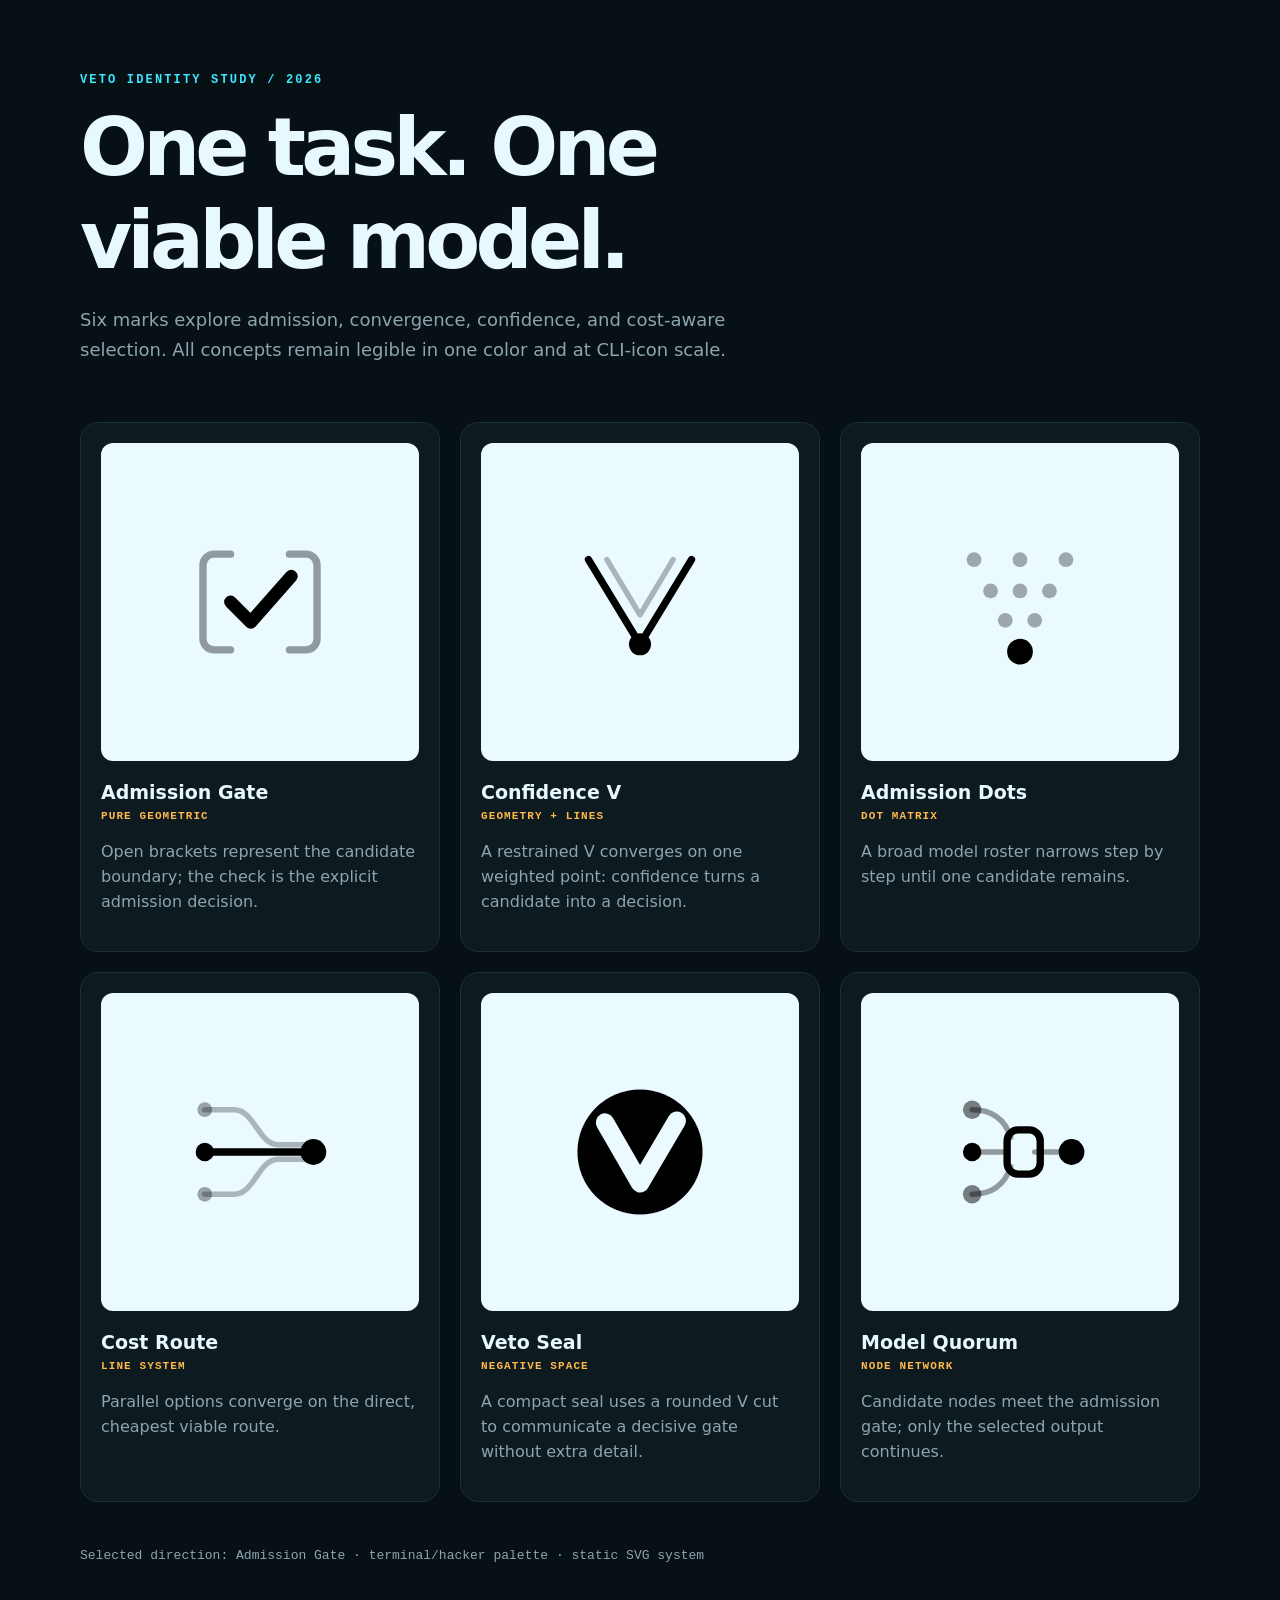
==== site/brand/index.html @ 82a664a8 "docs: add Veto identity and project site" ====
<!doctype html>
<html lang="en">
<head>
  <meta charset="utf-8">
  <meta name="viewport" content="width=device-width, initial-scale=1">
  <meta name="robots" content="noindex">
  <link rel="icon" href="../assets/logo.svg" type="image/svg+xml">
  <title>Veto — logo design exploration</title>
  <style>
    :root { color-scheme: dark; --bg: #071014; --panel: #0d1a20; --ink: #e7f8ff; --muted: #8ca5af; --cyan: #3de7ff; --amber: #ffb84a; }
    * { box-sizing: border-box; }
    body { margin: 0; background: var(--bg); color: var(--ink); font-family: Inter, ui-sans-serif, system-ui, sans-serif; }
    main { width: min(1120px, calc(100% - 40px)); margin: 0 auto; padding: 72px 0 96px; }
    header { max-width: 720px; margin-bottom: 56px; }
    .eyebrow { color: var(--cyan); font: 700 12px/1.4 ui-monospace, monospace; letter-spacing: .18em; text-transform: uppercase; }
    h1 { margin: 12px 0; font-size: clamp(42px, 8vw, 80px); letter-spacing: -.06em; }
    header p { color: var(--muted); font-size: 18px; line-height: 1.7; }
    .grid { display: grid; grid-template-columns: repeat(3, 1fr); gap: 20px; }
    article { padding: 20px; border: 1px solid #193039; border-radius: 18px; background: var(--panel); transition: transform .2s, border-color .2s; }
    article:hover { transform: translateY(-4px); border-color: var(--cyan); }
    .canvas { display: grid; place-items: center; aspect-ratio: 1; margin-bottom: 20px; border-radius: 12px; color: #071014; background: #eafaff; }
    .canvas img { width: 58%; height: 58%; }
    h2 { margin: 0 0 6px; font-size: 19px; }
    .type { color: var(--amber); font: 600 11px/1.4 ui-monospace, monospace; letter-spacing: .1em; text-transform: uppercase; }
    article p { color: var(--muted); line-height: 1.55; }
    footer { margin-top: 44px; color: var(--muted); font: 13px/1.6 ui-monospace, monospace; }
    @media (max-width: 820px) { .grid { grid-template-columns: repeat(2, 1fr); } }
    @media (max-width: 540px) { .grid { grid-template-columns: 1fr; } }
  </style>
</head>
<body>
  <main>
    <header>
      <div class="eyebrow">Veto identity study / 2026</div>
      <h1>One task. One viable model.</h1>
      <p>Six marks explore admission, convergence, confidence, and cost-aware selection. All concepts remain legible in one color and at CLI-icon scale.</p>
    </header>
    <section class="grid" aria-label="Logo concepts">
      <article><div class="canvas"><img src="concepts/01-admission-gate.svg" alt="Admission Gate logo"></div><h2>Admission Gate</h2><div class="type">Pure geometric</div><p>Open brackets represent the candidate boundary; the check is the explicit admission decision.</p></article>
      <article><div class="canvas"><img src="concepts/02-confidence-v.svg" alt="Confidence V logo"></div><h2>Confidence V</h2><div class="type">Geometry + lines</div><p>A restrained V converges on one weighted point: confidence turns a candidate into a decision.</p></article>
      <article><div class="canvas"><img src="concepts/03-admission-dots.svg" alt="Admission Dots logo"></div><h2>Admission Dots</h2><div class="type">Dot matrix</div><p>A broad model roster narrows step by step until one candidate remains.</p></article>
      <article><div class="canvas"><img src="concepts/04-cost-route.svg" alt="Cost Route logo"></div><h2>Cost Route</h2><div class="type">Line system</div><p>Parallel options converge on the direct, cheapest viable route.</p></article>
      <article><div class="canvas"><img src="concepts/05-veto-seal.svg" alt="Veto Seal logo"></div><h2>Veto Seal</h2><div class="type">Negative space</div><p>A compact seal uses a rounded V cut to communicate a decisive gate without extra detail.</p></article>
      <article><div class="canvas"><img src="concepts/06-model-quorum.svg" alt="Model Quorum logo"></div><h2>Model Quorum</h2><div class="type">Node network</div><p>Candidate nodes meet the admission gate; only the selected output continues.</p></article>
    </section>
    <footer>Selected direction: Admission Gate · terminal/hacker palette · static SVG system</footer>
  </main>
</body>
</html>
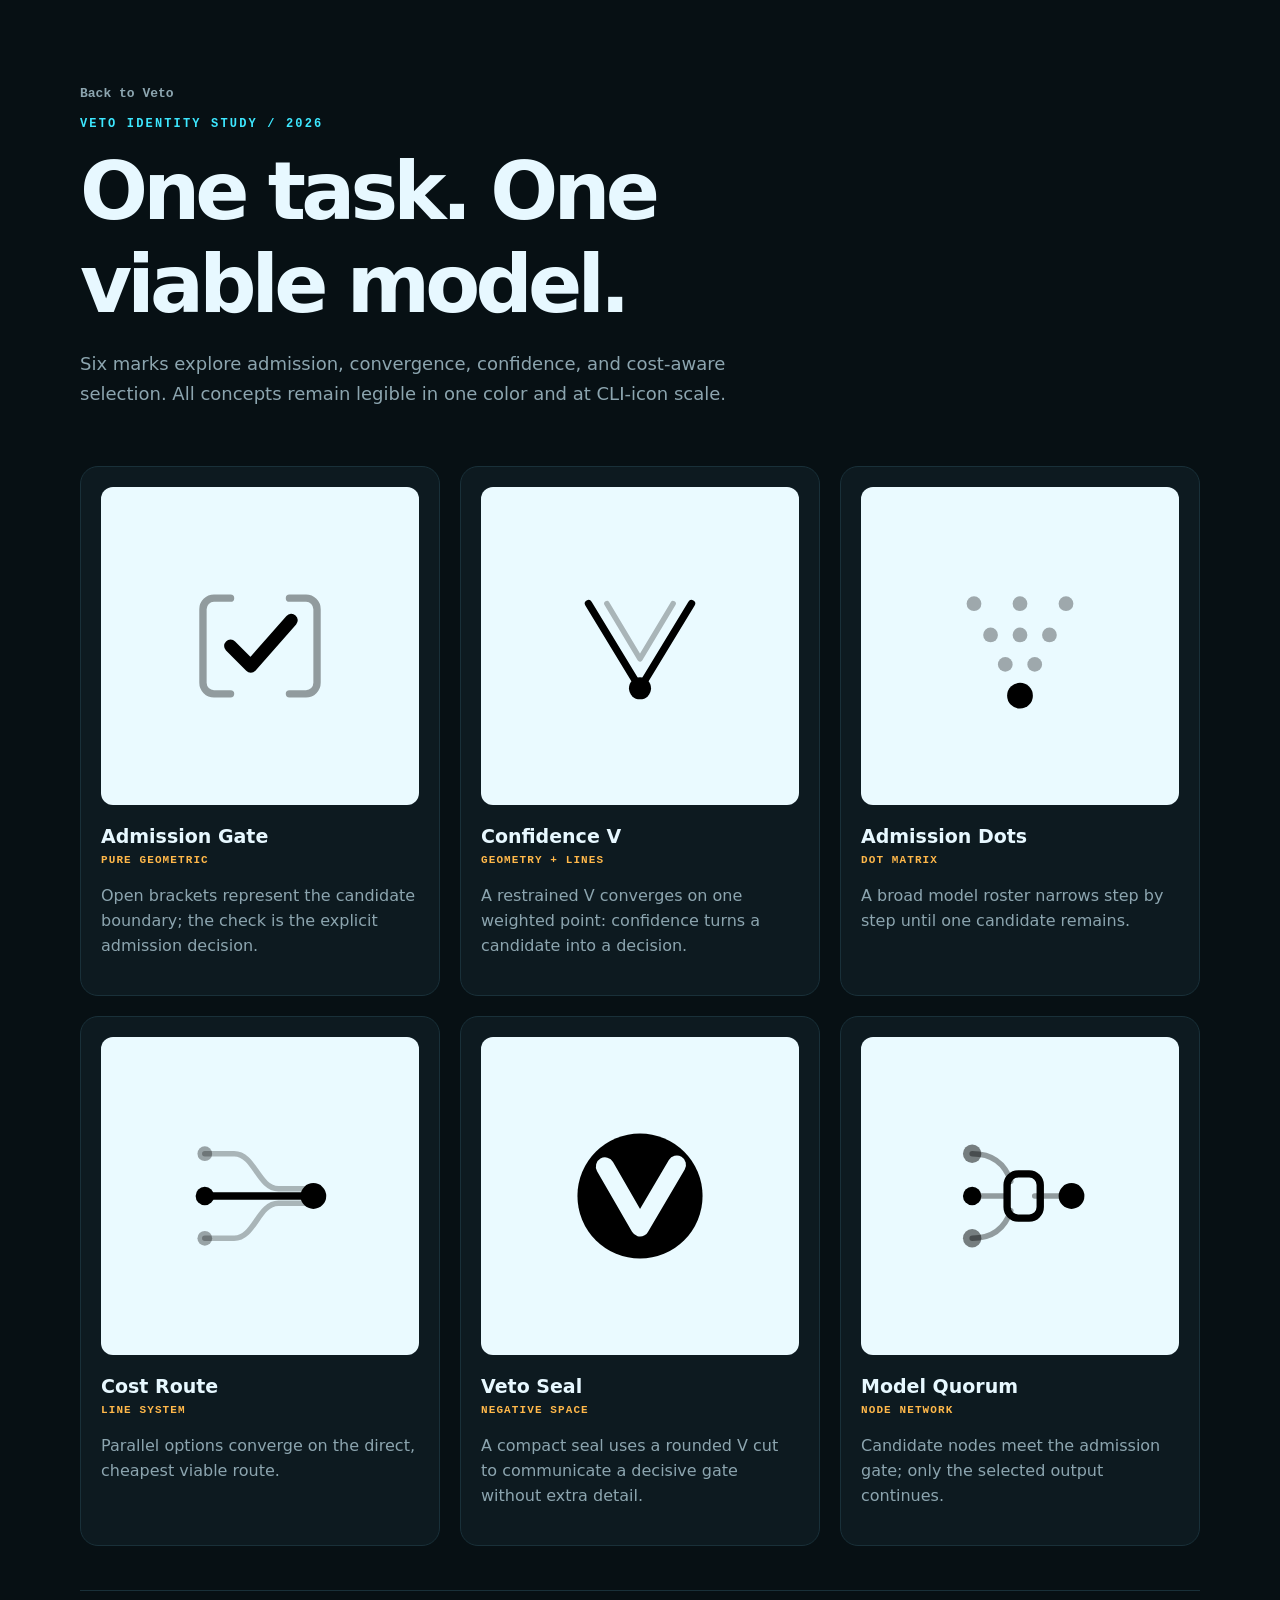
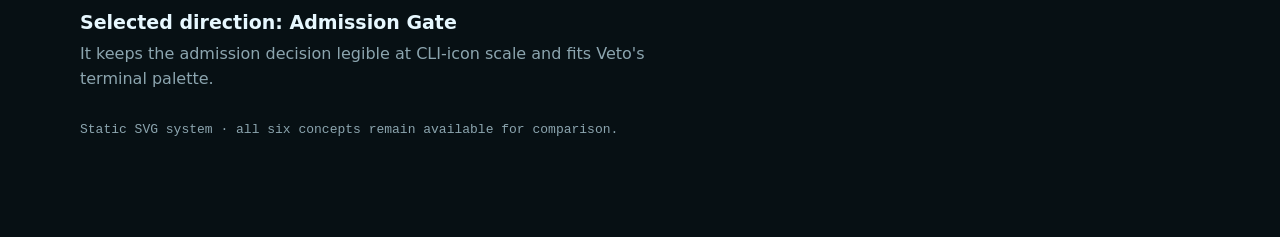
==== commit fc23ba86: "fix: polish responsive project site" ====
--- a/site/brand/index.html
+++ b/site/brand/index.html
@@ -11,6 +11,8 @@
     * { box-sizing: border-box; }
     body { margin: 0; background: var(--bg); color: var(--ink); font-family: Inter, ui-sans-serif, system-ui, sans-serif; }
     main { width: min(1120px, calc(100% - 40px)); margin: 0 auto; padding: 72px 0 96px; }
+    .back-link { display: inline-flex; align-items: center; min-height: 44px; color: var(--muted); font: 600 13px/1.4 ui-monospace, monospace; text-decoration: none; }
+    .back-link:hover, .back-link:focus-visible { color: var(--cyan); }
     header { max-width: 720px; margin-bottom: 56px; }
     .eyebrow { color: var(--cyan); font: 700 12px/1.4 ui-monospace, monospace; letter-spacing: .18em; text-transform: uppercase; }
     h1 { margin: 12px 0; font-size: clamp(42px, 8vw, 80px); letter-spacing: -.06em; }
@@ -23,13 +25,17 @@
     h2 { margin: 0 0 6px; font-size: 19px; }
     .type { color: var(--amber); font: 600 11px/1.4 ui-monospace, monospace; letter-spacing: .1em; text-transform: uppercase; }
     article p { color: var(--muted); line-height: 1.55; }
-    footer { margin-top: 44px; color: var(--muted); font: 13px/1.6 ui-monospace, monospace; }
+    .selection-note { margin-top: 44px; padding: 20px 0 0; border-top: 1px solid #193039; }
+    .selection-note h2 { margin-bottom: 8px; }
+    .selection-note p { max-width: 60ch; margin: 0; color: var(--muted); line-height: 1.6; }
+    footer { margin-top: 28px; color: var(--muted); font: 13px/1.6 ui-monospace, monospace; }
     @media (max-width: 820px) { .grid { grid-template-columns: repeat(2, 1fr); } }
-    @media (max-width: 540px) { .grid { grid-template-columns: 1fr; } }
+    @media (max-width: 540px) { main { width: min(1120px, calc(100% - 28px)); padding-top: 40px; } .grid { grid-template-columns: 1fr; } }
   </style>
 </head>
 <body>
   <main>
+    <a class="back-link" href="../">Back to Veto</a>
     <header>
       <div class="eyebrow">Veto identity study / 2026</div>
       <h1>One task. One viable model.</h1>
@@ -43,7 +49,11 @@
       <article><div class="canvas"><img src="concepts/05-veto-seal.svg" alt="Veto Seal logo"></div><h2>Veto Seal</h2><div class="type">Negative space</div><p>A compact seal uses a rounded V cut to communicate a decisive gate without extra detail.</p></article>
       <article><div class="canvas"><img src="concepts/06-model-quorum.svg" alt="Model Quorum logo"></div><h2>Model Quorum</h2><div class="type">Node network</div><p>Candidate nodes meet the admission gate; only the selected output continues.</p></article>
     </section>
-    <footer>Selected direction: Admission Gate · terminal/hacker palette · static SVG system</footer>
+    <section class="selection-note" aria-labelledby="selected-direction">
+      <h2 id="selected-direction">Selected direction: Admission Gate</h2>
+      <p>It keeps the admission decision legible at CLI-icon scale and fits Veto's terminal palette.</p>
+    </section>
+    <footer>Static SVG system · all six concepts remain available for comparison.</footer>
   </main>
 </body>
 </html>
